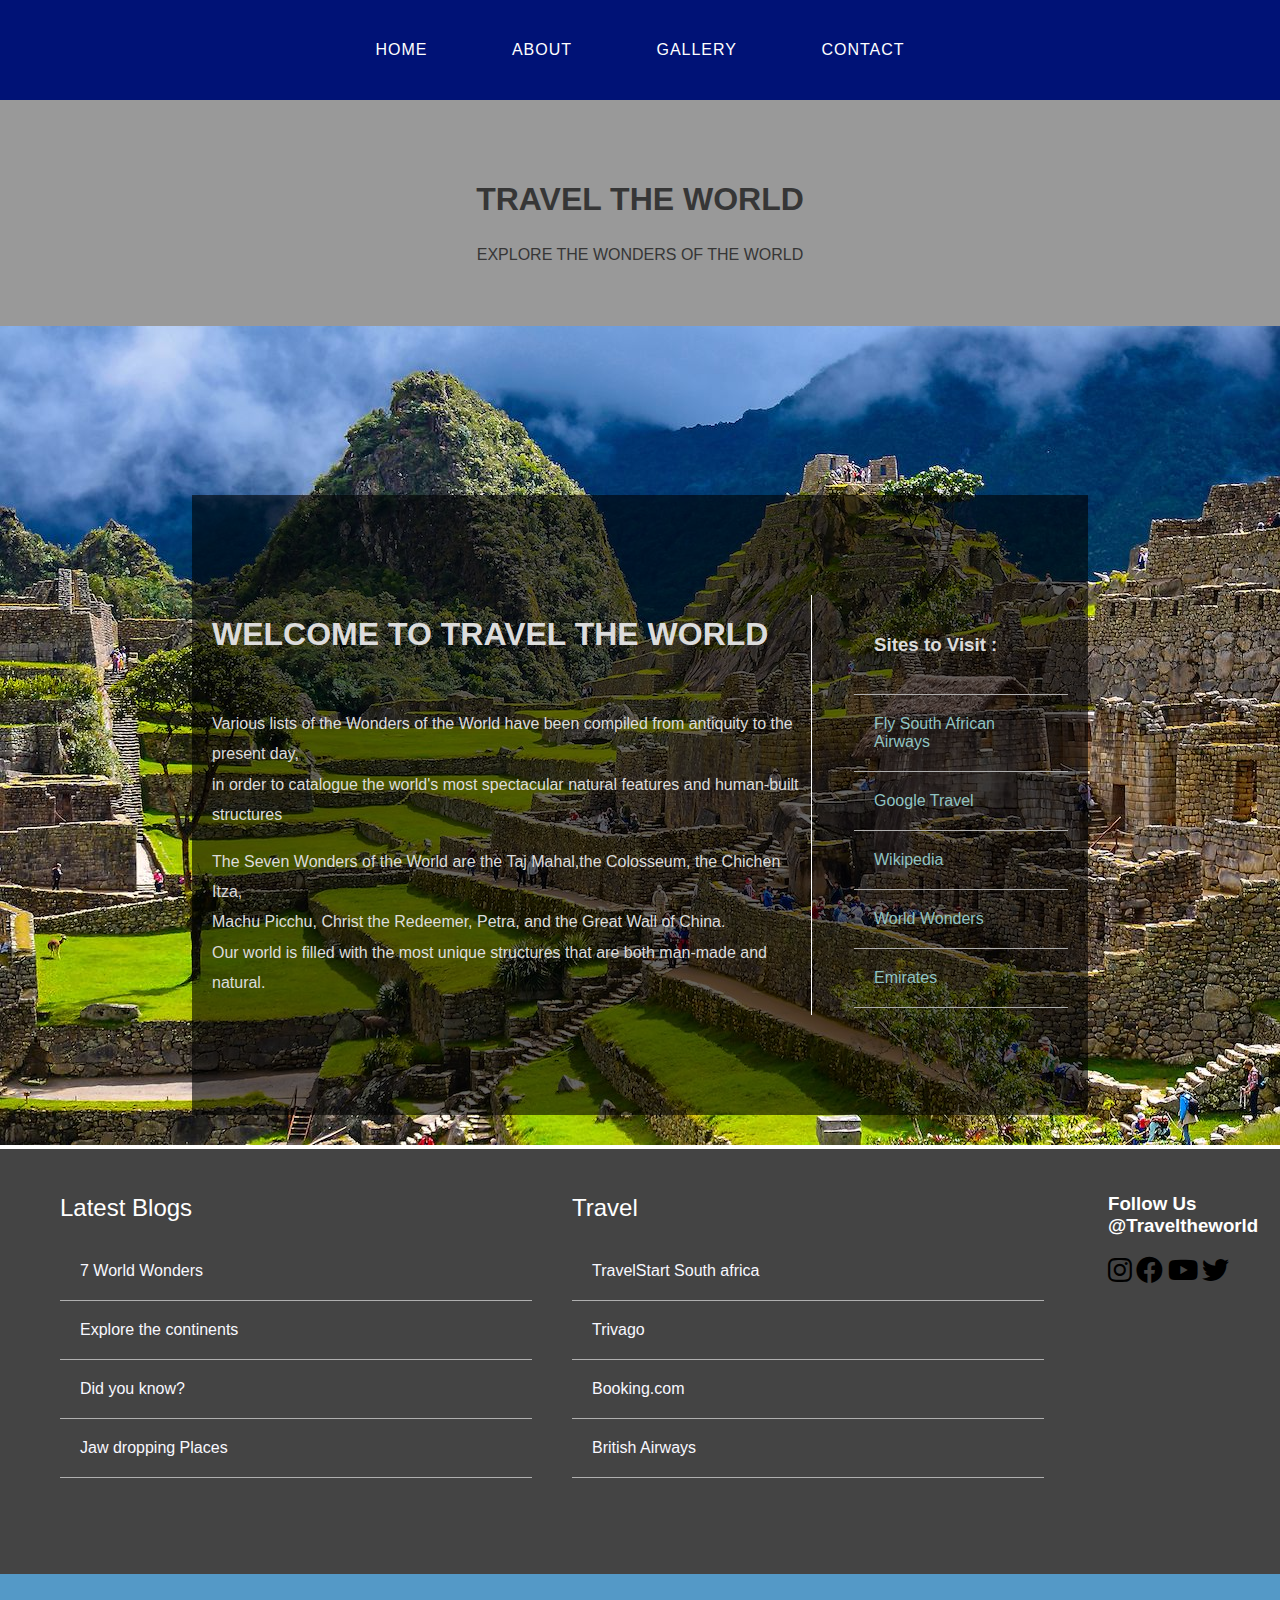
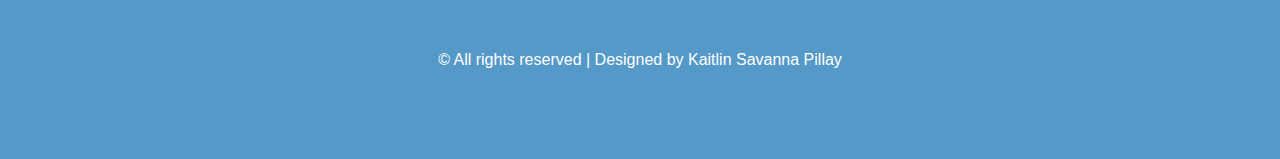
==== index.html @ 48582a18 "Module-6-assignment-1" ====
<!DOCTYPE HTML>
<html>
	<head>
		<title>Travel The World | Home</title>
		<link rel="stylesheet" href="style.css"/>
		 <link rel="stylesheet"href="fontawesome/css/all.css"/>
	</head>
	<body>
		<div id="menu">
		 <ul>
			 <il><a href="index.html">HOME</a></il>
			 <il><a href="about.html">ABOUT</a></il>
			 <il><a href="gallery.html">GALLERY</a></il>
			 <il><a href="contact.html">CONTACT</a></il>
			</ul>
		</div>
		<div id="header">
			<h1>TRAVEL THE WORLD</h1>
			<p>EXPLORE THE WONDERS OF THE WORLD</p>
		</div>
		<img src="Images/home-1.jpg"width=100%>
		<div id="box">
		<div id="text-block">
			<div id="pages">
			<h1>WELCOME TO TRAVEL THE WORLD</h1>
					<br>
				<p>Various lists of the Wonders of the World have been compiled from antiquity to the present day,<br>in order to catalogue the world's most spectacular natural features and human-built structures</p>
				<p>The Seven Wonders of the World are the Taj Mahal,the Colosseum, the Chichen Itza,<br> Machu Picchu, Christ the Redeemer, Petra, and the Great Wall of China.<br> Our world is filled with the most unique structures that are both man-made and natural.</p>
			</div>
			<div id="side">
				<ul>
					<li><h3>Sites to Visit :</h3></li>
					<li><a href="https://www.flysaa.com/">Fly South African Airways</a></li>
					<li><a href="https://www.google.com/travel/">Google Travel</a></li>
					<li><a href="https://en.wikipedia.org/wiki/Wonders_of_the_World">Wikipedia</a></li>
					<li><a href="https://world.new7wonders.com/">World Wonders</a></li>
					<li><a href="https://www.emirates.com/za/english/">Emirates</a></li>				
				</ul>
				</div>
			</div>
			</div>
		<div id="footer">
			<div id="box-1">
				<ul>
					<h2>Latest Blogs</h2>
					<li><a href="https://www.britannica.com/list/new-seven-wonders-of-the-world">7 World Wonders</a></li>
					<li><a href="https://www.worldometers.info/geography/7-continents/">Explore the continents</a></li>
					<li><a href="https://parade.com/1199611/marynliles/did-you-know-facts/">Did you know?</a></li>
					<li><a href="https://www.gadventures.com/blog/12-of-our-planets-most-jaw-dropping-landscapes/">Jaw dropping Places</a></li>
				</ul>
			</div>
			<div id="box-2">
				<ul>
					<h2>Travel</h2>
					<li><a href="https://www.travelstart.co.za/lp/book-cheap-flights?affid=adwords-generic&gclid=CjwKCAjwur-SBhB6EiwA5sKtjuSrs76NePlzchzAZRjfI20Pf6KPOPGwU16XPcgexxlGC8rSaJaCqxoCHsoQAvD_BwE&gclsrc=aw.ds">TravelStart South africa</a></li>
					<li><a href="https://www.trivago.co.za/en-ZA/lm?__wr=8&tc=18&themeId=107&sem_keyword=travel&sem_creativeid=482836906486&sem_matchtype=p&sem_network=g&sem_device=c&sem_placement=&sem_target=&sem_adposition=&sem_param1=&sem_param2=&sem_campaignid=11729138611&sem_adgroupid=119447197808&sem_targetid=kwd-12379761&sem_location=21219&cipc=sem&cip=2719000895&gclid=CjwKCAjwur-SBhB6EiwA5sKtjqlK5cFAbzlsh5DZ1CqP6cIGoHvbdjxoNVamTuePgAP8ynF4zEN8nhoCEP8QAvD_BwE&search=200-31375">Trivago</a></li>
					<li><a href="https://www.booking.com/">Booking.com</a></li>
					<li><a href="https://www.britishairways.com/travel/home/public/en_za/">British Airways</a></li>
				</ul>
			</div>
			<div id="box-3">
			<h3>Follow Us @Traveltheworld</h3>
					<a href="https://www.instagram.com/"><i class="fa-brands fa-instagram"></i></a>
					<a href="https://www.facebook.com/"><i class="fa-brands fa-facebook"></i></a>
					<a href="https://www.youtube.com/"><i class="fa-brands fa-youtube"></i></a>
					<a href="https://twitter.com/"><i class="fa-brands fa-twitter"></i></a>
				</div>
		</div>
		<div id="copyright">
			<p>&copy; All rights reserved | Designed by Kaitlin Savanna Pillay</p>
		</div>
	</body>
</html>
---- style.css ----
/*======================================================BODY===================================================================================*/
body{
	margin:0;
	padding:0;
	background-color:white ;
	font-family: 'raleway',sans-serif;
	font-size:16px;
	font-weight: 400;
	color:#363636;

	 
}
p{
	line-height:190%;
	
}
a{
	text-decoration: none;
	color:ghostwhite;
}
a:hover{
	color: black;
	background-color: dimgrey;
}
/*====================MENU===================	*/
#menu{
	background-color: #001276;
	height:100px;
	
}
#menu ul{
	margin:0;
	padding:0;
	list-style-type: none;
	text-align: center;
	
}
#menu il{
	display: inline-block;
	
}
#menu a{
	letter-spacing: 1px;
	text-decoration: none;
	text-align: center;
	text-transform:uppercase;
	font-size: 16px;
	line-height: 100px;
	color: #ffffff;
	
	padding: 0 40px;
	border: none;
	display: block;
	
}
#menu a:hover{
	background-color: #4250A7;
	
}
/*====================HEADER==================================================================*/
#header{
	padding:60px 0px 40px 0px;
	background-color: #999999;
	text-align:center;
}
/*====================PAGE=================================================================*/

#text-block {
  	position:absolute;
	left:15%;
	right:15%;
	top:55%;
	background-color: rgba(0,0,0, 0.6);
	color: #DCDCDC;
	padding-left: 20px;
	padding-right: 20px;
	padding-top: 100px;
	padding-bottom:100px;
}
#side{
	float:right;
	width:25%;
}
#text-block a {
	color:#90C4C3;
}
#pages{
	float:left;
	width:70%;
	border-right-color: white;
	border-right-style: solid;
	border-right-width: thin;
	
}
#text-block ul{
	margin:0;
	padding:0;
	list-style-type:none;
}
#text-block li{
	border-bottom: Solid 1px #B0B0B0;
	padding: 20px;
}
/*=================FOOTER==============================================================*/
#footer h2{
	color:white;
	font-weight: 400;
	
}
#footer{
	width:100%;
	height:400px;
	padding-top:25px;
	padding-left:20px;
	background-color:#444444;
	clear: both;
}
#footer ul{
	list-style-type: none;	
}
#footer li{
	border-bottom: Solid 1px #B0B0B0;
	padding: 20px;
}
#footer i{
	color: black;
	font-size: 27px;
}
#footer i:hover{
	color: white;
	background-color: black;
}
#box-1{
	float:left;
	width:40%;
}
#box-2{
	float:left;
	width:40%;
}
#box-3{
	float:right;
	width:15%;
	color: white;
	font-family:sans-serif;
}
/*=======================COPY RIGHTS====================================*/
#copyright{
	width:100%;
	height:130px;
	text-align: center;
	color:white;
	padding-top:55px;
	background-color:#5499C7;
}

/*============ABOUT US=======================*/
#text-block-2 {
  	position:absolute;
	left:15%;
	right:15%;
	top:55%;
	background-color: rgba(0,0,0, 0.6);
	color: #DCDCDC;
	padding-left: 20px;
	padding-right: 20px;
	padding-top: 50px;
	padding-bottom:50px;
}
#side{
	float:right;
	width:25%;
}

#pages{
	float:left;
	width:70%;
	border-right-color: white;
	border-right-style: solid;
	border-right-width: thin;
	
}
#text-block-2 ul{
	margin:0;
	padding:0;
	list-style-type:none;
}
#text-block-2 li{
	border-bottom: Solid 1px #B0B0B0;
	padding: 20px;
}

/*==================GALLERY===========================*/
#gallery img{
	width:150px;
	margin:12px;
	-moz-transition:-moz-transform 0.5s ease-in;
	-webkit-transition:-webkit-transform 0.5s ease-in;
	-o- transition: -o-transform 0.5s ease-in;	
}
#gallery img:hover{
	-moz-transform :scale(2);
	-webkit-transform:scale(2);
	-o-transform: scale(2);
}
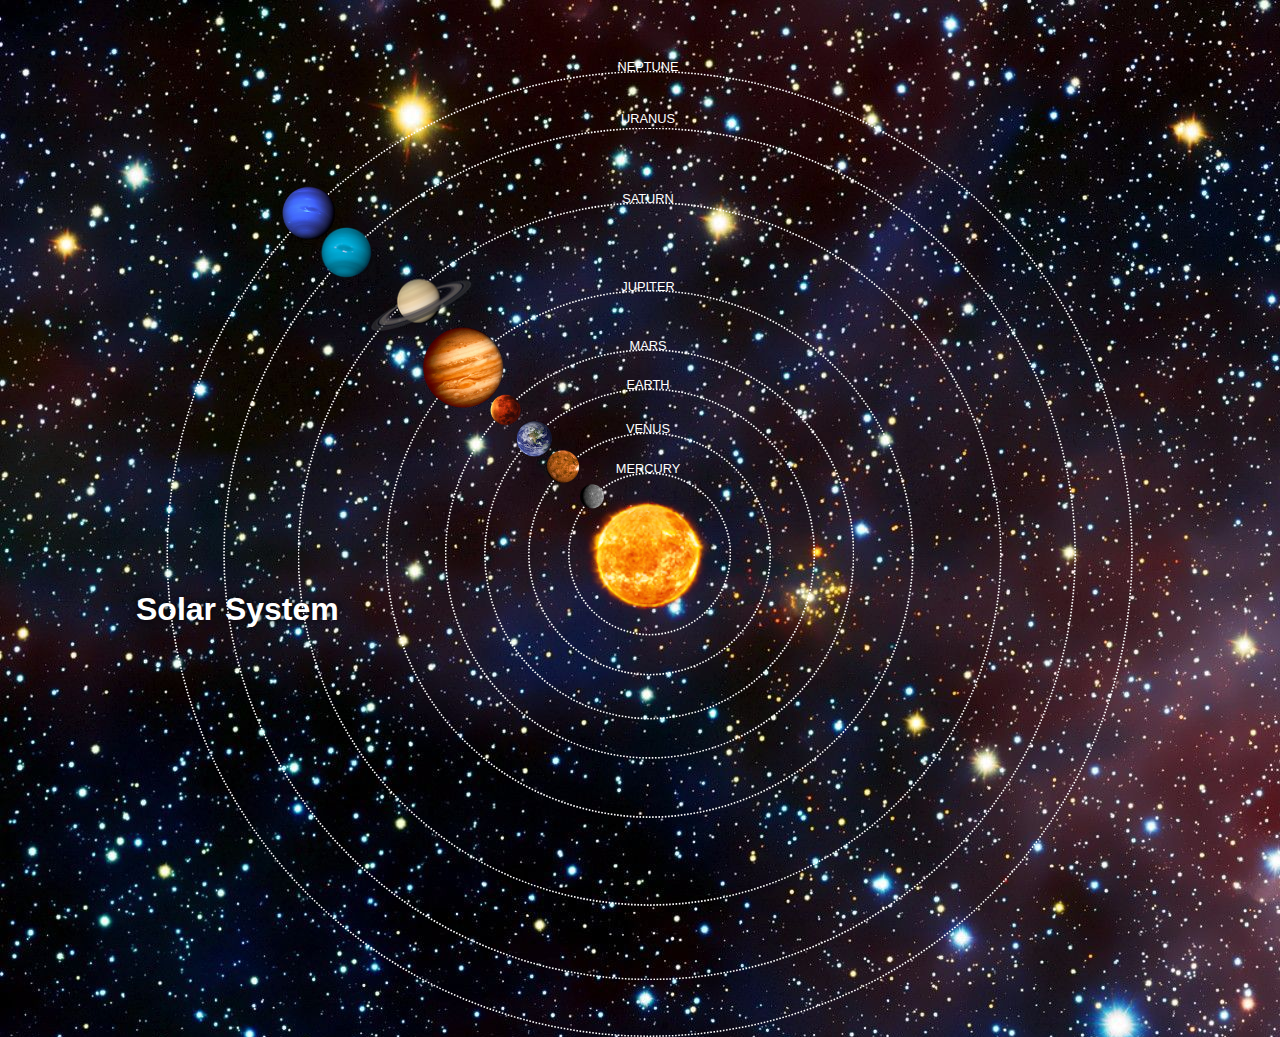
==== commit 36ef9b41: "module" ====
--- a/index.html
+++ b/index.html
@@ -1,73 +1,69 @@
-<!DOCTYPE HTML>
+<!DOCTYPE html>
 <html>
-	<head>
-		<title>Travel The World | Home</title>
-		<link rel="stylesheet" href="style.css"/>
-		 <link rel="stylesheet"href="fontawesome/css/all.css"/>
-	</head>
+<head>
+	<title>Solar System</title>
+	<link rel="stylesheet" href="styles.css"/>
+</head>
 	<body>
-		<div id="menu">
-		 <ul>
-			 <il><a href="index.html">HOME</a></il>
-			 <il><a href="about.html">ABOUT</a></il>
-			 <il><a href="gallery.html">GALLERY</a></il>
-			 <il><a href="contact.html">CONTACT</a></il>
-			</ul>
-		</div>
-		<div id="header">
-			<h1>TRAVEL THE WORLD</h1>
-			<p>EXPLORE THE WONDERS OF THE WORLD</p>
-		</div>
-		<img src="Images/home-1.jpg"width=100%>
-		<div id="box">
-		<div id="text-block">
-			<div id="pages">
-			<h1>WELCOME TO TRAVEL THE WORLD</h1>
-					<br>
-				<p>Various lists of the Wonders of the World have been compiled from antiquity to the present day,<br>in order to catalogue the world's most spectacular natural features and human-built structures</p>
-				<p>The Seven Wonders of the World are the Taj Mahal,the Colosseum, the Chichen Itza,<br> Machu Picchu, Christ the Redeemer, Petra, and the Great Wall of China.<br> Our world is filled with the most unique structures that are both man-made and natural.</p>
+		<div id="container">
+			<h1>Solar System</h1>
+			<a href="sun.html"><img src="images/sun.png"id="sun"/></a>
+			
+			<div id="neptune-orbit">
+				<a href="neptune.html"><img src="images/neptune.png" id="neptune"/></a>
 			</div>
-			<div id="side">
-				<ul>
-					<li><h3>Sites to Visit :</h3></li>
-					<li><a href="https://www.flysaa.com/">Fly South African Airways</a></li>
-					<li><a href="https://www.google.com/travel/">Google Travel</a></li>
-					<li><a href="https://en.wikipedia.org/wiki/Wonders_of_the_World">Wikipedia</a></li>
-					<li><a href="https://world.new7wonders.com/">World Wonders</a></li>
-					<li><a href="https://www.emirates.com/za/english/">Emirates</a></li>				
-				</ul>
-				</div>
+			<div id="neptune-label" class="label-box">
+				<a href="neptune.html">NEPTUNE</a>
 			</div>
+			
+			<div id="uranus-orbit">
+				<a href="uranus.html"><img src="images/uranus.png" id="uranus"/></a>
 			</div>
-		<div id="footer">
-			<div id="box-1">
-				<ul>
-					<h2>Latest Blogs</h2>
-					<li><a href="https://www.britannica.com/list/new-seven-wonders-of-the-world">7 World Wonders</a></li>
-					<li><a href="https://www.worldometers.info/geography/7-continents/">Explore the continents</a></li>
-					<li><a href="https://parade.com/1199611/marynliles/did-you-know-facts/">Did you know?</a></li>
-					<li><a href="https://www.gadventures.com/blog/12-of-our-planets-most-jaw-dropping-landscapes/">Jaw dropping Places</a></li>
-				</ul>
+			<div id="uranus-label" class="label-box">
+				<a href="uranus.html">URANUS</a>
 			</div>
-			<div id="box-2">
-				<ul>
-					<h2>Travel</h2>
-					<li><a href="https://www.travelstart.co.za/lp/book-cheap-flights?affid=adwords-generic&gclid=CjwKCAjwur-SBhB6EiwA5sKtjuSrs76NePlzchzAZRjfI20Pf6KPOPGwU16XPcgexxlGC8rSaJaCqxoCHsoQAvD_BwE&gclsrc=aw.ds">TravelStart South africa</a></li>
-					<li><a href="https://www.trivago.co.za/en-ZA/lm?__wr=8&tc=18&themeId=107&sem_keyword=travel&sem_creativeid=482836906486&sem_matchtype=p&sem_network=g&sem_device=c&sem_placement=&sem_target=&sem_adposition=&sem_param1=&sem_param2=&sem_campaignid=11729138611&sem_adgroupid=119447197808&sem_targetid=kwd-12379761&sem_location=21219&cipc=sem&cip=2719000895&gclid=CjwKCAjwur-SBhB6EiwA5sKtjqlK5cFAbzlsh5DZ1CqP6cIGoHvbdjxoNVamTuePgAP8ynF4zEN8nhoCEP8QAvD_BwE&search=200-31375">Trivago</a></li>
-					<li><a href="https://www.booking.com/">Booking.com</a></li>
-					<li><a href="https://www.britishairways.com/travel/home/public/en_za/">British Airways</a></li>
-				</ul>
+			
+				<div id="saturn-orbit">
+				<a href="saturn.html"><img src="images/saturn.png" id="saturn"/></a>
 			</div>
-			<div id="box-3">
-			<h3>Follow Us @Traveltheworld</h3>
-					<a href="https://www.instagram.com/"><i class="fa-brands fa-instagram"></i></a>
-					<a href="https://www.facebook.com/"><i class="fa-brands fa-facebook"></i></a>
-					<a href="https://www.youtube.com/"><i class="fa-brands fa-youtube"></i></a>
-					<a href="https://twitter.com/"><i class="fa-brands fa-twitter"></i></a>
-				</div>
-		</div>
-		<div id="copyright">
-			<p>&copy; All rights reserved | Designed by Kaitlin Savanna Pillay</p>
+			<div id="saturn-label" class="label-box">
+				<a href="saturn.html">SATURN</a>
+			</div>
+			
+			<div id="jupiter-orbit">
+				<a href="jupiter.html"><img src="images/jupiter.png" id="jupiter"/></a>
+			</div>
+			<div id="jupiter-label" class="label-box">
+				<a href="jupiter.html">JUPITER</a>
+			</div>
+			
+			<div id="mars-orbit">
+				<a href="mars.html"><img src="images/mars.png" id="mars"/></a>
+			</div>
+			<div id="mars-label" class="label-box">
+				<a href="mars.html">MARS</a>
+			</div>
+			
+				<div id="earth-orbit">
+				<a href="mars.html"><img src="images/earth.png" id="earth"/></a>
+			</div>
+			<div id="earth-label" class="label-box">
+				<a href="earth.html">EARTH</a>
+			</div>
+			
+			<div id="venus-orbit">
+				<a href="venus.html"><img src="images/venus.png" id="venus"/></a>
+			</div>
+			<div id="venus-label" class="label-box">
+				<a href="venus.html">VENUS</a>
+			</div>
+			
+			<div id="mercury-orbit">
+				<a href="mercury.html"><img src="images/mercury.png" id="mercury"/></a>
+			</div>
+			<div id="mercury-label" class="label-box">
+				<a href="mercury.html">MERCURY</a>
+			</div>
 		</div>
 	</body>
 </html>--- a/styles.css
+++ b/styles.css
@@ -0,0 +1,272 @@
+body{
+	width:100%;
+	height:100%;
+	Background:url(images/Space.jpg);
+	overflow:hidden;
+	color: white;
+}
+h1{
+	font-family:sans-serif;
+	font-weight:100px;
+	font-size:40px;
+	text-shadow:0 0 10px #000000;
+	color:white;
+}
+/*==========SUN===========*/
+#sun{
+	position: absolute;
+	z-index: 1000;
+	width: 160px;
+	bottom:10px;
+	left:50%;
+	margin-left:-80px;
+}
+/*========NEPTUNE=========*/
+#neptune{
+	width:66px;
+	height:66px;
+	margin:143px;
+	z-index: 1000;
+	animation: spin-right 3s linear infinite;
+	-webkit-animation: spin-right 3s linear infinite;
+}
+#neptune-orbit{
+	position: absolute;
+	width: 1204px;
+	height:1204px;
+	bottom:-512px;
+	left: 50%;
+	margin-left: -602px;
+	border:2px dotted white;
+	border-radius: 50%;
+	animation: spin-left 14s linear infinite;
+	-webkit-animation: spin-left 14s linear infinite;
+}
+#neptune-label{
+	bottom:692px;
+}
+/*=========URANUS==========*/
+
+#uranus{
+	width:66px;
+	height:66px;
+	margin:120px;
+	z-index: 1000;
+	animation: spin-right 3s linear infinite;
+	-webkit-animation: spin-right 3s linear infinite;
+}
+#uranus-orbit{
+	position: absolute;
+	width: 1062px;
+	height:1062px;
+	bottom:-441px;
+	left: 50%;
+	margin-left: -531px;
+	border:2px dotted white;
+	border-radius: 50%;
+	animation: spin-left 15s linear infinite;
+	-webkit-animation: spin-left 15s linear infinite;
+}
+#uranus-label{
+	bottom:627px;
+}
+/*=========SATURN==========*/
+
+#saturn{
+	width:130px;
+	margin:85px;
+	z-index:1000;
+	animation: spin-right 13s linear infinite;
+	-webkit-animation: spin-right 13s linear infinite;
+}
+#saturn-orbit{
+	position: absolute;
+	width: 876px;
+	height:876px;
+	bottom:-348px;
+	left: 50%;
+	margin-left: -438px;
+	border:2px dotted white;
+	border-radius: 50%;
+	animation: spin-left 13s linear infinite;
+	-webkit-animation: spin-left 13s linear infinite;
+}
+#saturn-label{
+	bottom:527px;
+}
+/*=========JUPITER==========*/
+
+#jupiter{
+	width:100px;
+	height:100px;
+	margin:45px;
+	z-index:1000;
+	animation: spin-right 13s linear infinite;
+	-webkit-animation: spin-right 13s linear infinite;
+}
+#jupiter-orbit{
+	position: absolute;
+	width: 656px;
+	height:656px;
+	bottom:-238px;
+	left: 50%;
+	margin-left: -328px;
+	border:2px dotted white;
+	border-radius: 50%;
+	animation: spin-left 10s linear infinite;
+	-webkit-animation: spin-left 10s linear infinite;
+}
+#jupiter-label{
+	bottom:417px;
+}
+/*=========MARS==========*/
+
+#mars{
+	width:38px;
+	height:38px;
+	margin:55px;
+	z-index:1000;
+	animation: spin-right 3s linear infinite;
+	-webkit-animation: spin-right 3s linear infinite;
+}
+#mars-orbit{
+	position: absolute;
+	width: 508px;
+	height:508px;
+	bottom:-164px;
+	left: 50%;
+	margin-left: -254px;
+	border:2px dotted white;
+	border-radius: 50%;
+	animation: spin-left 4s linear infinite;
+	-webkit-animation: spin-left 4s linear infinite;
+}
+#mars-label{
+	bottom:343px;
+}
+/*=========EARTH==========*/
+
+#earth{
+	width:50px;
+	height:50px;
+	margin:36px;
+	z-index:1000;
+	animation: spin-right 3s linear infinite;
+	-webkit-animation: spin-right 3s linear infinite;
+}
+#earth-orbit{
+	position: absolute;
+	width: 410px;
+	height:410px;
+	bottom:-115px;
+	left: 50%;
+	margin-left: -205px;
+	border:2px dotted white;
+	border-radius: 50%;
+	animation: spin-left 5s linear infinite;
+	-webkit-animation: spin-left 5s linear infinite;
+}
+#earth-label{
+	bottom:294px;
+}
+/*=========VENUS==========*/
+
+#venus{
+	width:50px;
+	height:50px;
+	margin:16px;
+	z-index:1000;
+}
+#venus-orbit{
+	position: absolute;
+	width: 300px;
+	height:300px;
+	bottom:-60px;
+	left: 50%;
+	margin-left: -150px;
+	border:2px dotted white;
+	border-radius: 50%;
+	animation: spin-left 4s linear infinite;
+	-webkit-animation: spin-left 4s linear infinite;
+}
+#venus-label{
+	bottom:239px;
+}
+/*=========MERCURY==========*/
+
+#mercury{
+	width:40px;
+	height:40px;
+	margin:8px;
+	z-index:1000;
+}
+#mercury-orbit{
+	position: absolute;
+	z-index: 1;
+	width: 200px;
+	height:200px;
+	bottom:-10px;
+	left: 50%;
+	margin-left: -100px;
+	border:2px dotted white;
+	border-radius: 50%;
+	animation: spin-left 2s linear infinite;
+	-webkit-animation: spin-left 2s linear infinite;
+}
+#mercury-label{
+	bottom:189px;
+}
+/*==========please remove===========*/
+#container{
+	transform: scale(0.8,0.8) translate(0,700px);
+}
+/*=========LABEL-BOX==========*/
+.label-box{
+	position: absolute;
+	width: 150px;
+	left: 50%;
+	margin-left: -75px;
+	text-align: center;
+	color: white;
+	font-weight: 100;
+	font-family: sans-serif;	
+}
+.label-box a{
+	text-decoration: none;
+	padding:0;
+	margin: 0;
+	color:white;
+}
+.label-box a:visited{
+	color:white;
+}
+/*=========ANIMATION==========*/
+@keyframes spin-left{
+	100%{
+		transform: rotate(-360deg);
+		-webkit-transform:rotate(-360deg);
+	}
+}
+@keyframes spin-right{
+	100%{
+		transform:rotate(360deg);
+		-webkit-transform:rotate(360deg);
+	}
+}
+
+
+
+
+
+
+
+
+
+
+
+
+
+
+
+
+
